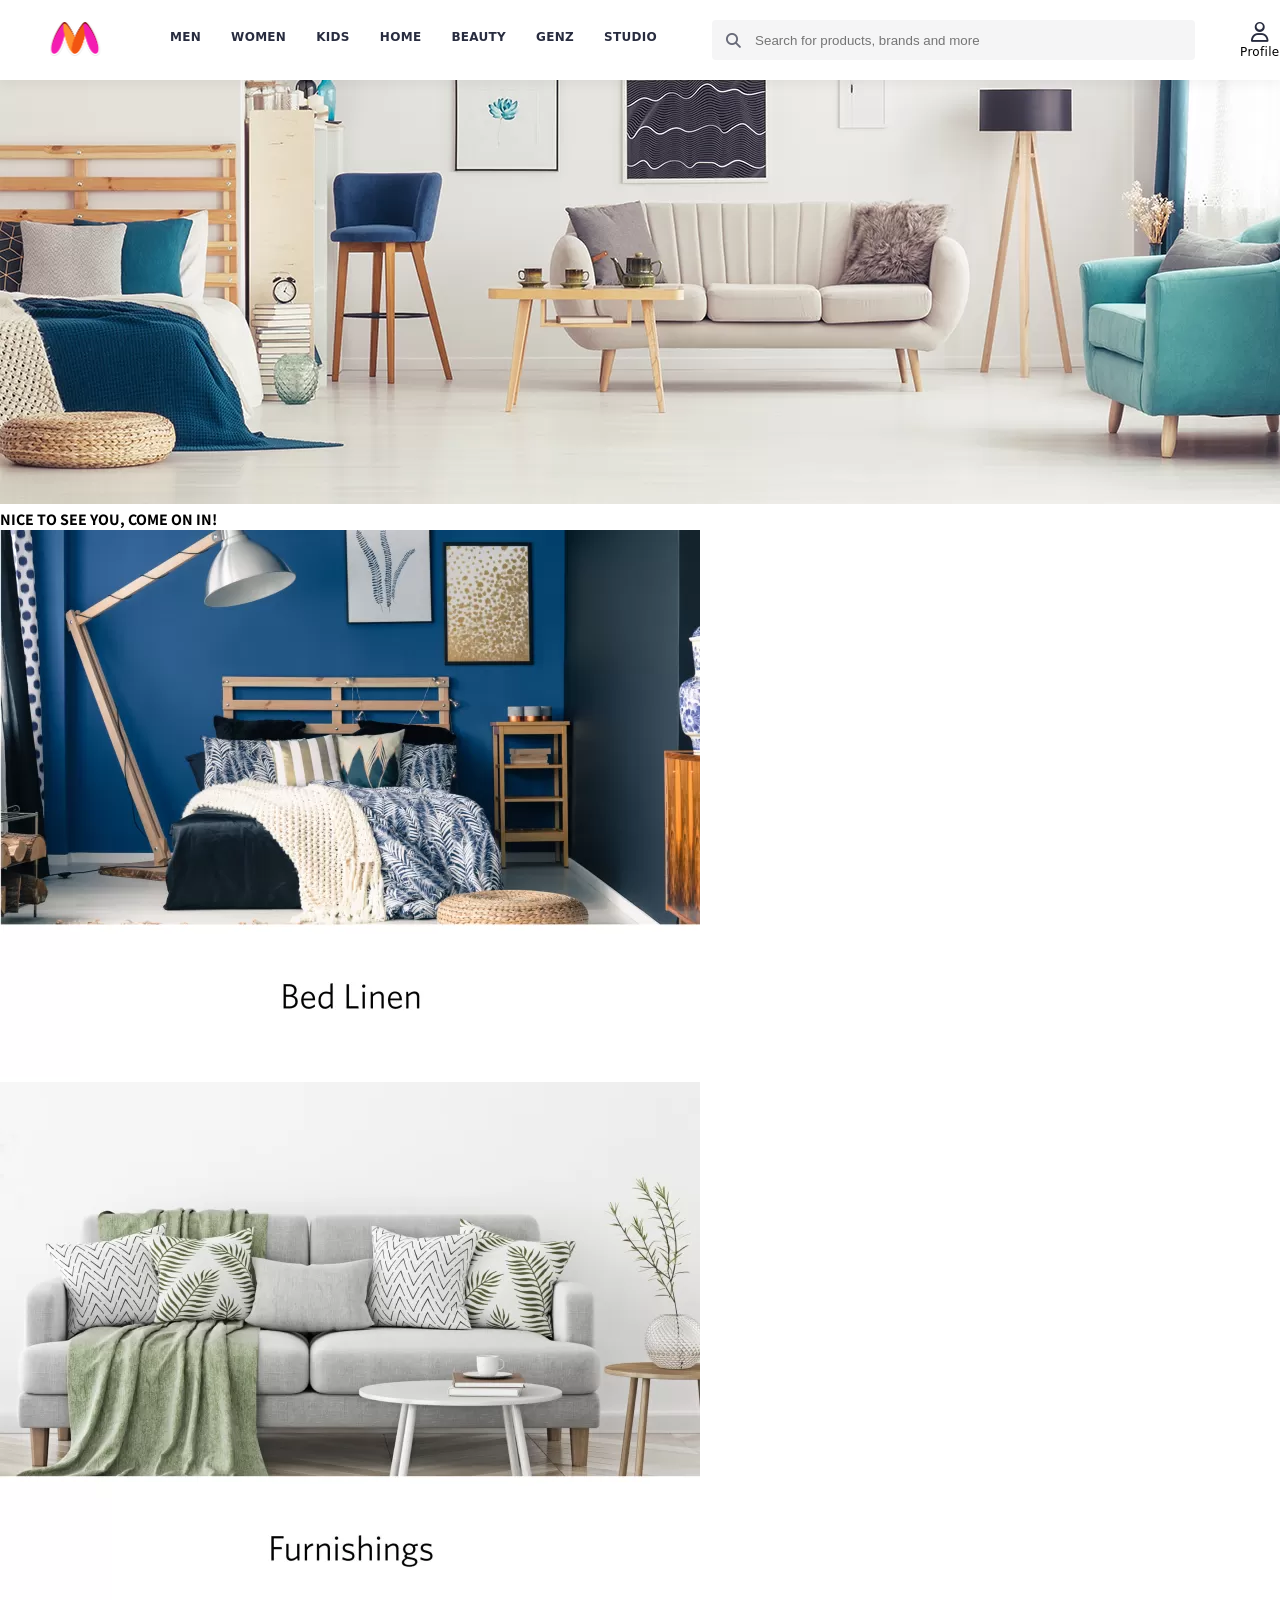
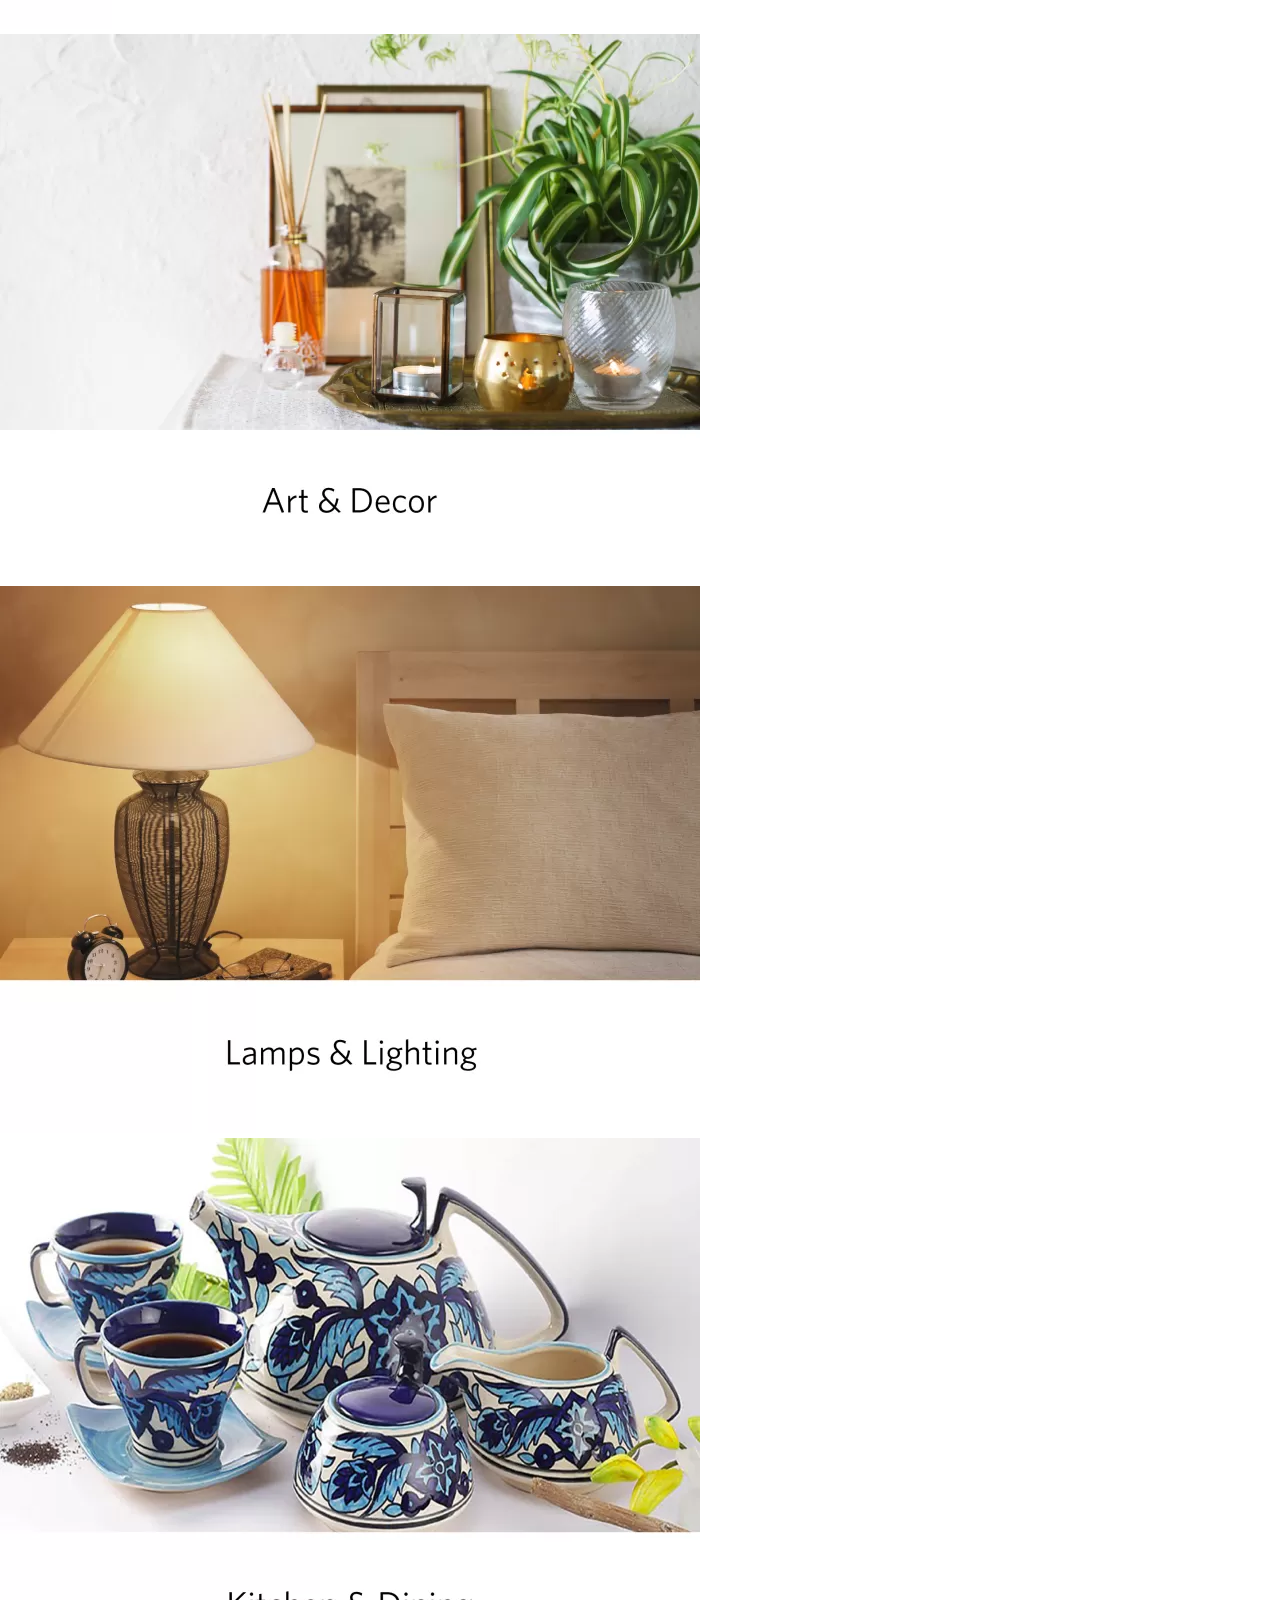
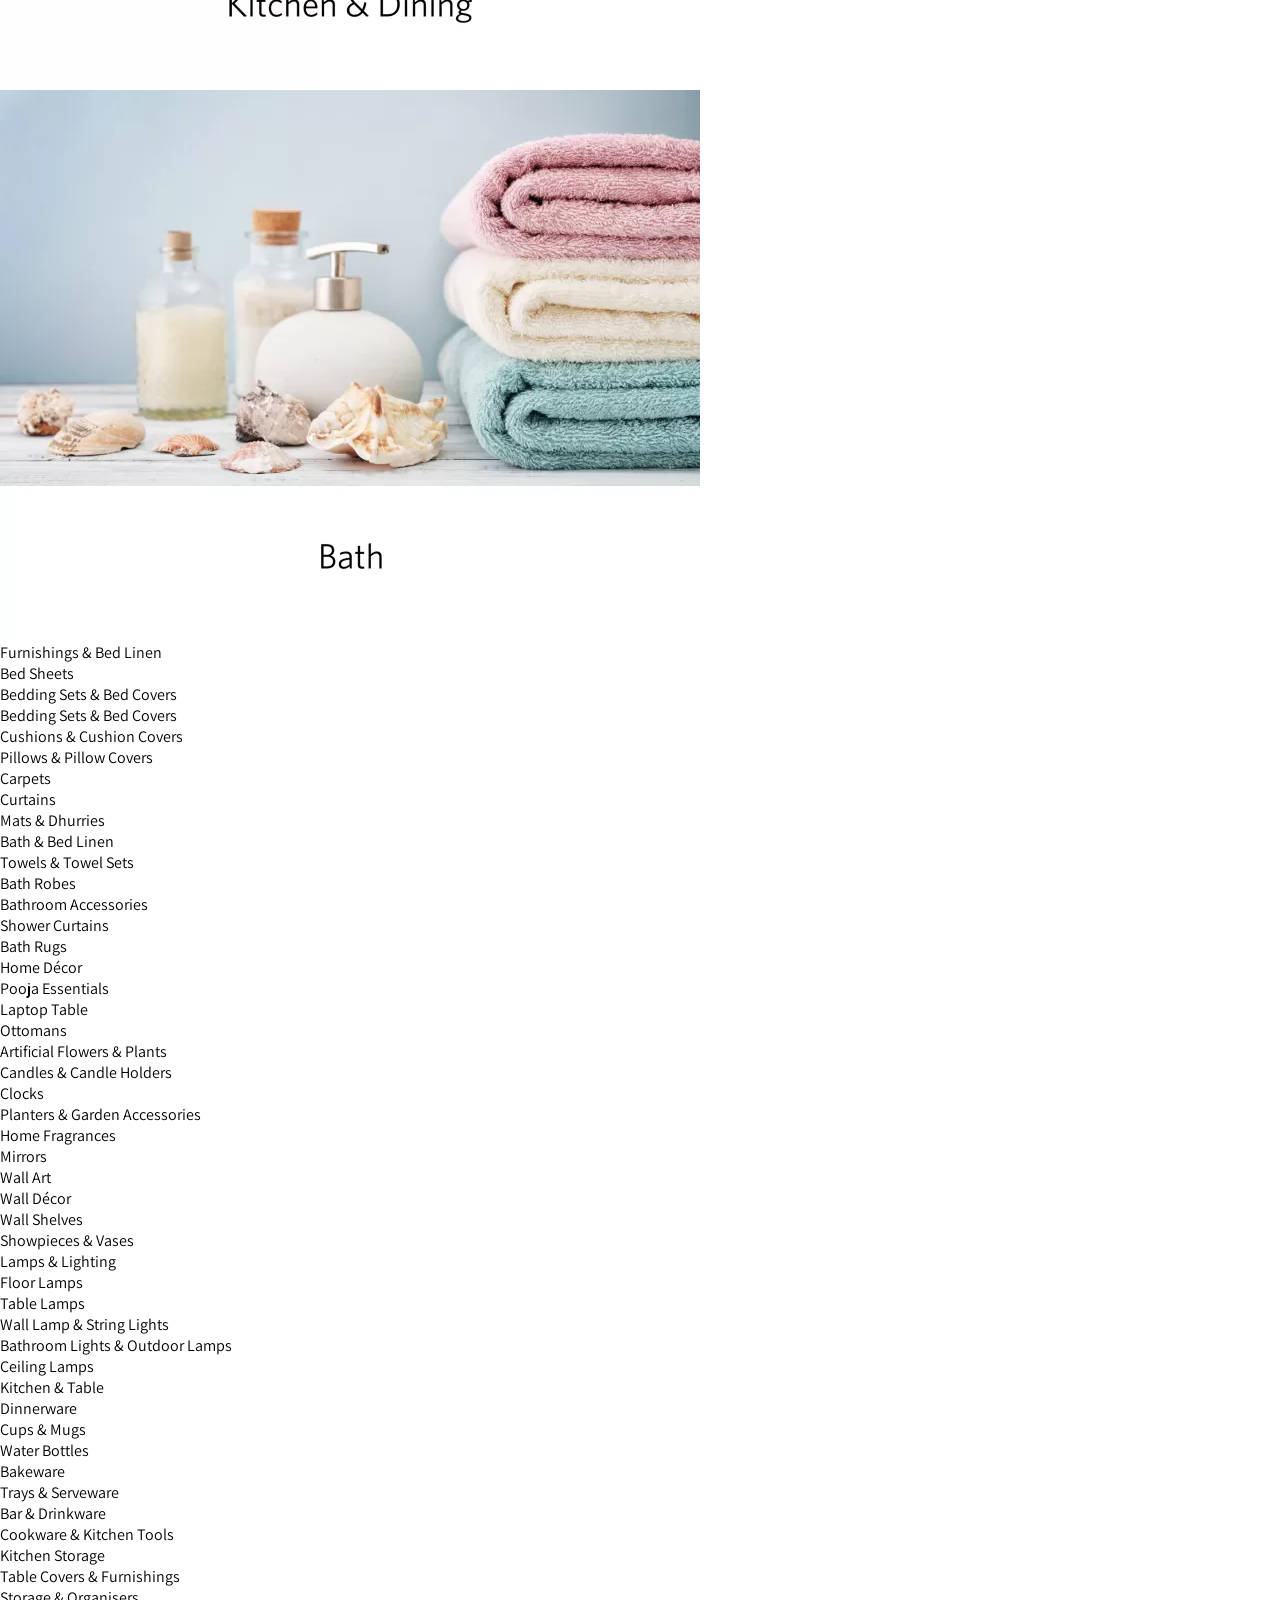
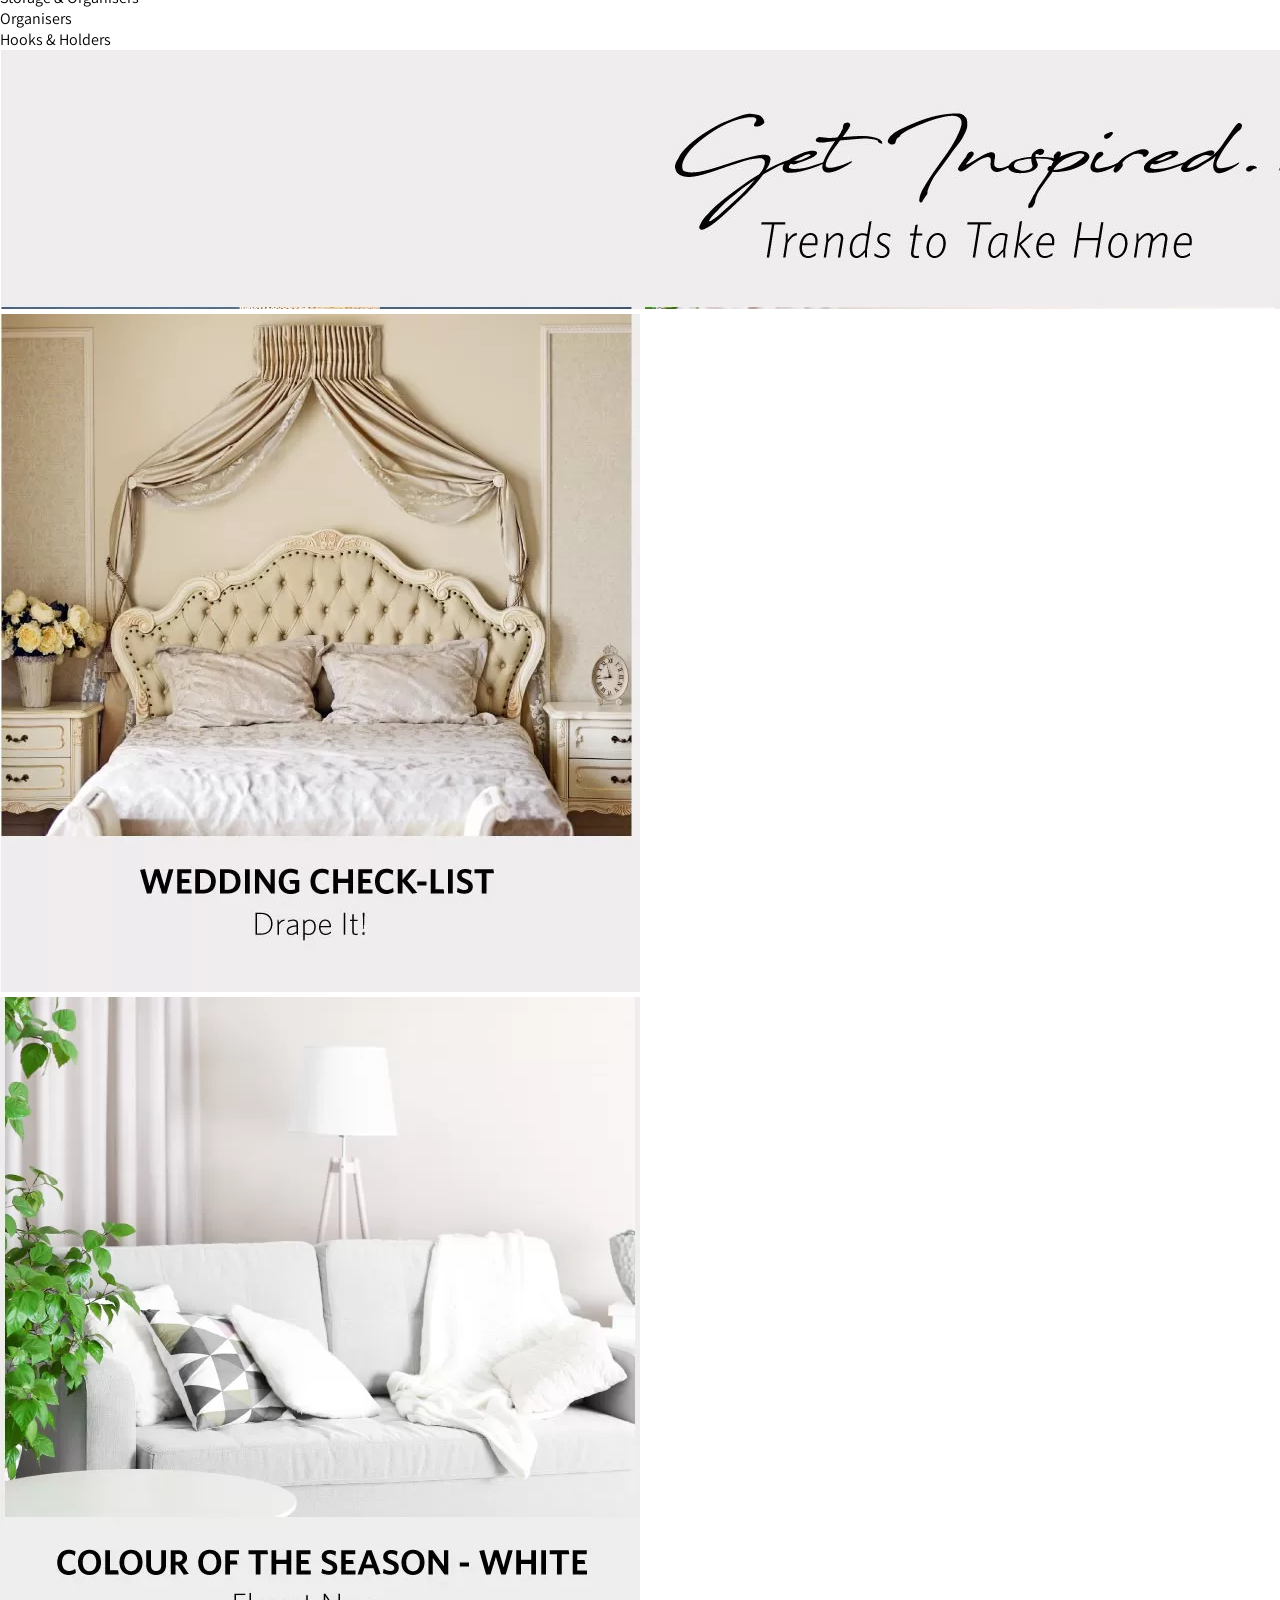
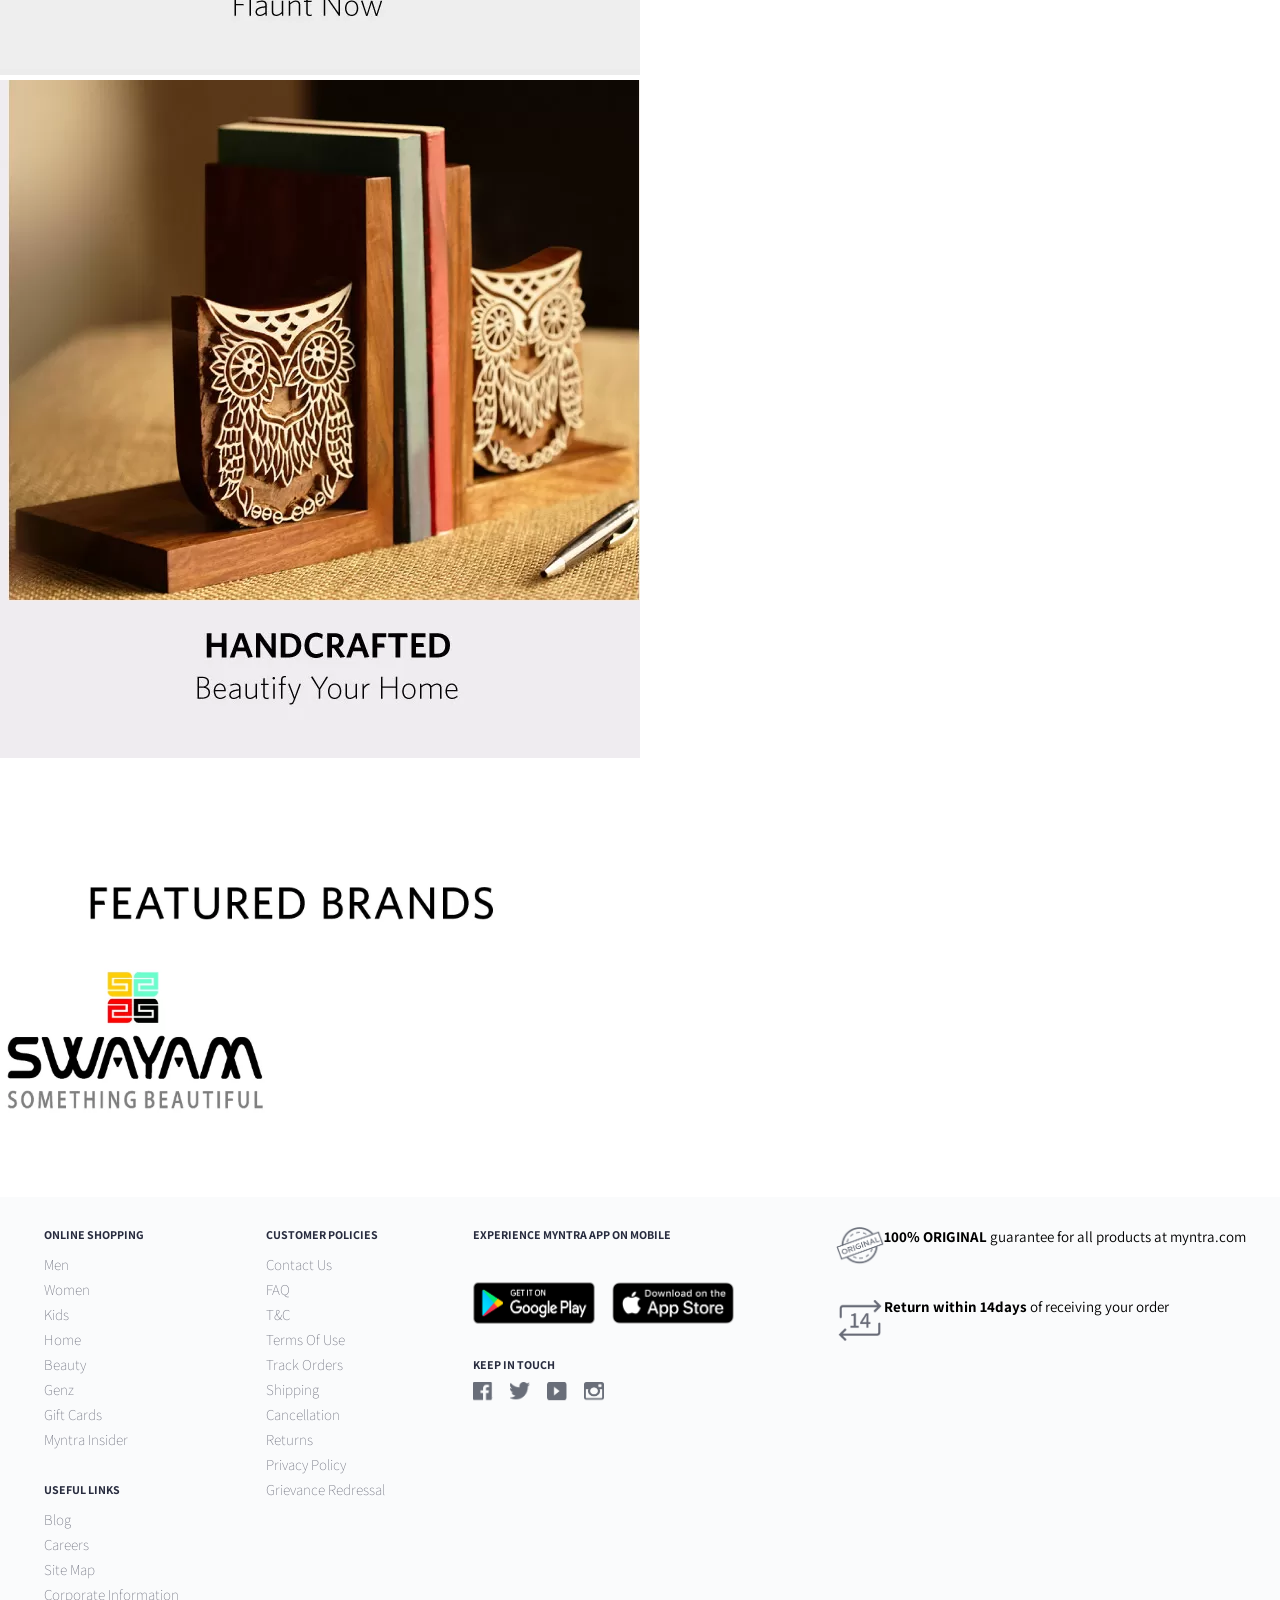
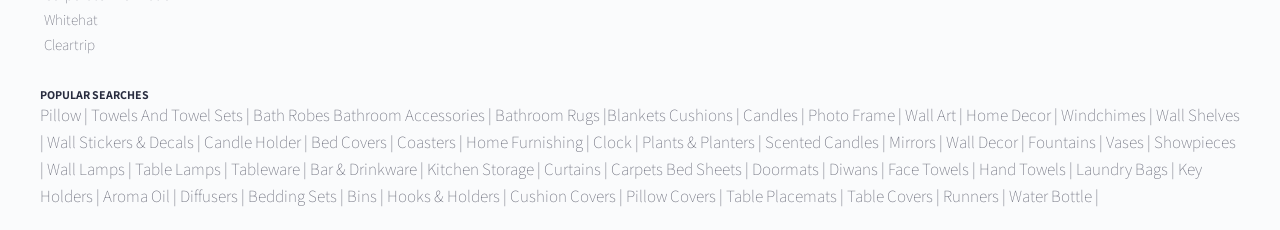
==== Home.html @ 9f4c80d8 "Initial commit" ====
<!DOCTYPE html>
<html lang="en">

<head>
    <title>Home and Living - Buy Interior Decoration Products and Accessories Online in India</title>
    <link rel="stylesheet" href="MYX.CSS">
    <link rel="stylesheet" href="https://cdnjs.cloudflare.com/ajax/libs/font-awesome/6.7.2/css/all.min.css" />
    <link rel="shortcut icon" href="Images/LOGOOOOO.webp" type="image/x-icon">
</head>

<body>
    <div class="myx">
        <div class="myx-container">

            <!-- MYX Header Starts -->

            <div class="myx-header">

                <a href="MYX index.html">
                    <div class="myx-logo"></div>
                </a>

                <div class="header-menu">
                    <div>
                        <a href="Men">Men</a>
                    </div>
                    <div>
                        <a href="Women">Women</a>
                    </div>
                    <div>
                        <a href="Kids">Kids</a>
                    </div>
                    <div>
                        <a href="MYX Home.html">Home</a>
                    </div>
                    <div>
                        <a href="">Beauty</a>
                    </div>
                    <div>
                        <a href="">GenZ</a>
                    </div>
                    <div>
                        <a href="">Studio </a>
                    </div>
                    <div class="search_bar">
                        <i class="fa-solid fa-magnifying-glass"></i>
                        <input type="text" name="" id="" placeholder="Search for products, brands and more">
                    </div>
                    <div class="profile">
                        <div>
                            <i class="fa-regular fa-user"></i>
                            <span>Profile</span>
                        </div>
                        <div>
                            <i class="fa-regular fa-heart"></i>
                            <span>Wishlist</span>
                        </div>
                        <div>
                            <i class="fa-solid fa-bag-shopping"></i>
                            <span>Bag</span>
                        </div>
                        <div>

                        </div>
                    </div>
                </div>
            </div>
            <!-- <div class="header-right">
                    <p>Profile</p>
                    <p>Wishlist</p>
                    <p>Bag</p>
                </div> -->
        </div>

        <!-- Midlle Section Starts -->

        <div class="myx-home-middle">
            <div class="myx-home-container">
                <div class="mid-img-1">
                    <img src="Images/eff01060-f706-468d-b97c-95cdf43174f91528443826867-Desktop-Home-Banner.webp" alt="">
                </div>
                <div>
                    <div class="text">
                        <h4 class="text-banner-title">NICE TO SEE YOU, COME ON IN!</h4>
                    </div>
                    <div class="card-section">
                        <div class="card-images">
                            <div class="hoverBox">
                                <img src="Images/bed.webp" alt="">
                            </div>
                            <img src="Images/11517563782565-furnishings.webp" alt="">
                            <img src="Images/art-n-decor.webp" alt="">
                            <img src="Images/lamps.webp" alt="">
                            <img src="Images/kitchen.webp" alt="">
                            <img src="Images/bath.webp" alt="">

                        </div>
                        <div class="right-text-panel">
                            <div class="main-text">Furnishings & Bed Linen</div>
                            <ul type="none">
                                <li>Bed Sheets</li>
                                <li>Bedding Sets & Bed Covers</li>
                                <li>Bedding Sets & Bed Covers</li>
                                <li>Cushions & Cushion Covers</li>
                                <li>Pillows & Pillow Covers</li>
                                <li>Carpets</li>
                                <li>Curtains</li>
                                <li>Mats & Dhurries</li>
                            </ul>
                            <div class="main-text">Bath & Bed Linen</div>
                            <ul type="none">
                                <li>Towels & Towel Sets</li>
                                <li>Bath Robes</li>
                                <li>Bathroom Accessories</li>
                                <li>Shower Curtains</li>
                                <li>Bath Rugs</li>
                            </ul>
                            <div class="main-text">Home Décor</div>
                            <ul type="none">
                                <li>Pooja Essentials</li>
                                <li>Laptop Table</li>
                                <li>Ottomans</li>
                                <li>Artificial Flowers & Plants</li>
                                <li>Candles & Candle Holders</li>
                                <li>Clocks</li>
                                <li>Planters & Garden Accessories</li>
                                <li>Home Fragrances</li>
                                <li>Mirrors</li>
                                <li>Wall Art</li>
                                <li>Wall Décor</li>
                                <li>Wall Shelves</li>
                                <li>Showpieces & Vases</li>
                            </ul>
                            <div class="main-text">Lamps & Lighting</div>
                            <ul type="none">
                                <li>Floor Lamps</li>
                                <li>Table Lamps</li>
                                <li>Wall Lamp & String Lights</li>
                                <li>Bathroom Lights & Outdoor Lamps</li>
                                <li>Ceiling Lamps</li>
                            </ul>
                            <div class="main-text">Kitchen & Table</div>
                            <ul type="none">
                                <li>Dinnerware</li>
                                <li>Cups & Mugs</li>
                                <li>Water Bottles</li>
                                <li>Bakeware</li>
                                <li>Trays & Serveware</li>
                                <li>Bar & Drinkware</li>
                                <li>Cookware & Kitchen Tools</li>
                                <li>Kitchen Storage</li>
                                <li>Table Covers & Furnishings</li>
                            </ul>
                            <div class="main-text">Storage & Organisers</div>
                            <ul type="none">
                                <li>Organisers</li>
                                <li>Hooks & Holders</li>

                            </ul>
                        </div>

                    </div>
                    <div class="get-inspired-image">
                        <img src="Images/11517478281102-Home-page-Desktop_12.jpg" alt="">
                    </div>
                    <div class="card-imgs">
                        <img src="Images/Wedding-checklist.webp" alt="">
                        <img src="Images/colour of the season.webp" alt="">
                        <img src="Images/handicrafted-beauty.webp" alt="">
                    </div>
                    <div class="featuredbrands">
                        <img src="Images/featured brands.webp" alt="">
                    </div>
                    <div class="swayam-images">
                        <img src="Images/swayam.webp" alt="">
                        <img src="Images/H&M.webp" alt="">
                        <img src="Images/Saces.webp" alt="">
                        <img src="Images/Marks & Spencer.webp" alt="">
                        <img src="Images/Decor.webp" alt="">
                    </div>
                </div>
            </div>
        </div>
        <!-- Middle Section Ends -->
        <!-- Footer Starts -->
        <div class="home-footer">
            <div class="footer-4-info">
                <div class="first-info">
                    <div>ONLINE SHOPPING</div>
                    <ul>
                        <li>Men</li>
                        <li>Women</li>
                        <li>Kids</li>
                        <li>Home</li>
                        <li>Beauty</li>
                        <li>Genz</li>
                        <li>Gift Cards</li>
                        <li>Myntra Insider</li>
                    </ul>
                    <div>USEFUL LINKS</div>
                    <ul>
                        <li>Blog</li>
                        <li>Careers</li>
                        <li>Site Map</li>
                        <li>Corporate Information</li>
                        <li>Whitehat</li>
                        <li>Cleartrip</li>
                    </ul>
                </div>

                <div class="first-info">
                    <div>CUSTOMER POLICIES</div>
                    <ul>
                        <li>Contact Us</li>
                        <li>FAQ</li>
                        <li>T&C</li>
                        <li>Terms Of Use</li>
                        <li>Track Orders</li>
                        <li>Shipping</li>
                        <li>Cancellation</li>
                        <li>Returns</li>
                        <li>Privacy Policy</li>
                        <li>Grievance Redressal</li>
                    </ul>

                </div>

                <div class="first-info">
                    <div>EXPERIENCE MYNTRA APP ON MOBILE</div>
                    <div class="icons">
                        <img src="Images/footer img.png" alt="" width="122" height="42">
                        <img src="Images/footer img 2.png" alt="" width="122" height="42">
                        <div>KEEP IN TOUCH</div>
                        <img src="Images/footer-fb.png" alt="" width="20" height="20">
                        <img src="Images/footer-tweet.png" alt="" width="20" height="20">
                        <img src="Images/footer-yt.png" alt="" width="20" height="20">
                        <img src="Images/footer-ig.png" alt="" width="20" height="20">
                    </div>
                </div>
                <div class="last-info">
                    <div class="original">
                        <img src="Images/footer-original.png" alt="" width="48" height="40">

                        <p> <b>100% ORIGINAL </b> guarantee for all products at myntra.com</p>
                    </div>
                    <div class="fourteen">
                        <img src="Images/footer-14.png" alt="" width="48" height="49">
                        <p> <b> Return within 14days </b>of receiving your order </p>
                    </div>
                </div>
            </div>
            <div class="home-footer-bottom">
                <div>POPULAR SEARCHES</div>
                <p>Pillow | Towels And Towel Sets | Bath Robes Bathroom Accessories | Bathroom Rugs |Blankets
                    Cushions |
                    Candles | Photo Frame | Wall Art | Home Decor | Windchimes | Wall Shelves | Wall Stickers &
                    Decals |
                    Candle
                    Holder | Bed Covers | Coasters | Home Furnishing | Clock | Plants & Planters | Scented Candles |
                    Mirrors |
                    Wall
                    Decor | Fountains | Vases | Showpieces | Wall Lamps | Table Lamps | Tableware | Bar & Drinkware
                    | Kitchen
                    Storage | Curtains | Carpets Bed Sheets | Doormats | Diwans | Face Towels | Hand Towels |
                    Laundry Bags |
                    Key
                    Holders | Aroma Oil | Diffusers | Bedding Sets | Bins | Hooks & Holders | Cushion Covers |
                    Pillow
                    Covers |
                    Table
                    Placemats | Table Covers | Runners | Water Bottle |
                </p>

            </div>
        </div>
    </div>
    </div>
    </div>
</body>
---- MYX.CSS ----
@import url('https://fonts.googleapis.com/css2?family=Assistant:wght@200..800&display=swap');



* {
    box-sizing: border-box;
    margin: 0px;
    padding: 0px;
}

body {
    font-family: "Assistant", sans-serif;
    width: 100%;
    overflow-x: hidden;

}

ul {
    list-style-type: none;
}

.myx {
    width: 100%;
    height: 3000px;
    margin: auto;
    /* border: 4px double dodgerblue; */
}

.myx-container {
    width: 100%;
}

/* MYX Header Starts */

a {
    text-decoration: none;
    color: inherit;
}

.myx-header {
    width: 100%;
    height: 80px;
    /* border: 1px solid red; */
    display: flex;
    box-shadow: 0 4px 12px 0 rgba(0, 0, 0, .05);
    background-color: #fff;
    position: fixed;
    top: 0;
    left: 0;
    z-index: 1111;

}

.myx-logo {
    width: 53px;
    height: 36px;
    background-image: url(logo.png);
    background-size: 1404px 105px;
    background-position: -462px 0;
    margin-top: 20px;
    margin-left: 50px;
    margin-right: 30px;
    cursor: pointer;

}

.header-menu {
    display: flex;
    /* margin-top: 30px; */
    /* margin-left: 10px; */
    letter-spacing: 0.3px;
    font-weight: 700;
    font-family: system-ui, -apple-system, BlinkMacSystemFont, 'Segoe UI', Roboto, Oxygen, Ubuntu, Cantarell, 'Open Sans', 'Helvetica Neue', sans-serif;
    text-transform: uppercase;
    font-size: 12px;
    text-align: center;
    gap: 30px;
    margin-top: 25px;
    color: #282c3f;
    padding: 0 17px 28px;
    margin-top: 30px;
    margin-left: 20px;
    height: 100%;
    cursor: pointer;
}

.header-menu div a {
    /* padding: 0px 17px 28px; */
    /* font-size: 14px;
    text-align: center; */
}

.search_bar {
    width: 483px;
    height: 40px;
    margin-left: 25px;
    margin-top: -10px;
    background-color: #f5f5f6;
    display: flex;
    border-radius: 4px;

}

.search_bar i {
    width: 43px;
    height: 40px;
    padding: 10px;
    margin-top: 3px;
    font-size: 15px;
    color: #696b79;
}

.search_bar input {
    width: 90%;
    background-color: #f5f5f6;
    border: none;
    outline: none;
}

.profile {
    width: 250px;
    height: 40px;
    color: #000;
    display: flex;
    justify-content: space-between;
    flex-grow: 1;
    align-items: center;
    margin-top: -10px;
}

.profile div {
    display: flex;
    flex-direction: column;
    align-items: center;
    gap: 3px;
    margin-left: 15px;
}

.profile i {
    font-size: 20px;
    color: #282c3f;

}

.profile span {
    font-size: 12px;
    font-weight: 500;
    text-transform: capitalize;
}

.header-right {
    display: flex
}

.mid-two-images {
    display: flex;
    margin-left: 47px;
}

.multiple-images {
    display: flex;
    justify-content: space-evenly;
}

.scroll-images {
    display: flex;
    justify-content: space-around;
    margin-bottom: 70px;

}

.scroll-images img {
    width: 218px;
    height: 287px;
}

.assets {
    display: flex;
    flex-wrap: wrap;
    justify-content: center;
}

.asset-img {
    width: 219px;
    height: 286px;
}

.last-3-images img {
    width: 219px;
    height: 286px;
}

.last-3-images {
    display: flex;
    justify-content: center;
}

.finalimage {
    display: flex;
    justify-content: space-around;


}

/* Middle Section Starts */

.myx-middle-container {
    margin-top: 50px;
    padding-top: 50px;
}

.home_middle_container {
    width: 100%;
    margin-top: 100px;
    /* margin-left: 50px; */
}

.home_middle_mid_section {
    width: 1512px;
    display: flex;
    /* margin-left: 30px; */
}

.furnish_in_style_img {
    margin-left: 50px;
}

.home_mid_section_left {
    width: 1100px;
    margin-left: 50px;
}

.home_mid_section_right {
    width: 350px;
}

.banner_title {
    color: #3e4152;
    font-size: 30px;
    margin: 50px 0 50px 30px;
    overflow: hidden;
    font-weight: 700;
    letter-spacing: 3px;
}

.card-imageContainers {
    width: 100%;
    display: flex;
    flex-wrap: wrap;
    gap: 15px;
}

.card_images {
    overflow: hidden;
}

.card_images img {
    width: 520px;
    height: 400px;
}

.card_images img:hover {
    transform: scale(1.05);
    transition: 0.5s;
}

.navi_link {
    font-size: 15px;
    text-decoration: none;
    color: #3e4152;
    margin: 0;
    width: 100%;
    line-height: 45px;
}

.home_mid_section_right ul li {
    list-style-type: none;
    margin: 0;
    font-weight: 400;
    font-size: 15px;
    text-decoration: none;
    color: #3e4152;
    margin: 0;
    display: inline-block;
    width: 100%;
    line-height: 24px;
}

.home_mid_section_right ul li:hover {
    cursor: pointer;
    text-decoration: underline;
}

.get_inspired_image {
    width: 1550px;
    background-color: rgb(239, 237, 237);
}

.get_inspired_image img {
    width: 100%;
    height: 203px;
}

.get_inspired_cards {
    width: 1550px;
    height: 553px;
    background-color: rgb(239, 237, 237);
    display: flex;
    justify-content: center;
    gap: 8px;
}

.get_inspired_cards img {
    width: 456px;
    height: 483px;
}

.get_inspired_card_imgs {
    overflow: hidden;
}


.get_inspired_cards img:hover {
    transform: scale(1.05);
    transition: 0.5s;
}

.featuredbrands {
    margin-left: 80px;

}

.featuredbrands img {
    width: 1452px;
    height: 185px;
}

.swayam_cards {
    display: flex;
    margin-left: 80px;
    gap: 8px;
}

.swayam-images {
    width: 270px;
    height: 174px;
    overflow: hidden;
}

.swayam-images img {
    width: 270px;
    height: 174px;

}

.swayam-images :hover {
    transform: scale(1.05);
    transition: 0.5s;
}

.off_conatiner {
    position: fixed;
    bottom: 130px;
    /* left: 1450px; */
    right: 0;
    width: 44px;
    height: 288px;
    background-color: #535766;
    z-index: 6;
    color: #fff;
    letter-spacing: 1px;
    cursor: pointer;

}

.off_container_arrow {
    border-right: 14px solid #fff;
    width: 0;
    height: 0;
    margin: 24px 16px;
    border-top: 12px solid transparent;
    border-bottom: 12px solid transparent;
}

.off_conatiner span {
    transform: rotate(-180deg);
    writing-mode: vertical-rl;
    width: 36px;
    padding: 4px;
    height: 200px;
    vertical-align: middle;
    text-align: center;
    font-size: 24px;
    font-weight: 700;
    color: #fcfcfc;
    cursor: pointer;
}

.new {
    width: 37px;
    height: 18px;
    background-color: rgba(0, 0, 0, 0);
    background-image: linear-gradient(rgb(245, 193, 69), rgb(249, 180, 21));
    text-align: center;
    font-size: 12px;
    font-weight: bold;
    letter-spacing: 0.4px;
    text-transform: uppercase;
    position: absolute;
    z-index: 2147483647;
    bottom: -15px;
    left: 4px;
    border-radius: 4px;
    cursor: pointer;
}

.bell_icon {
    fill: rgb(29, 133, 252);
    width: 50px;
    height: 50px;
    font-size: 25px;
    background-color: rgb(29, 133, 252);
    display: flex;
    justify-content: center;
    align-items: center;
    border-radius: 50%;
    position: fixed;
    bottom: 60px;
    right: 25px;
    color: #FAFBFC;
    font-weight: lighter;
    cursor: pointer;
}

.off_conatiner span:nth-child(2) {}

/* Middle Home Ends */


/* Home Footer Starts */

.home-footer {
    width: 100%;
    background: #FAFBFC;
    margin-top: 70px;
    font-size: 15px;
}

.footer-4-info {
    width: 1290px;
    margin: auto;
    display: flex;
    justify-content: space-around;

}

.first-info div {
    padding-top: 30px;
    margin-bottom: 10px;
    font-weight: bold;
    color: #282c3f;
    font-size: 12px;
}

.first-info li {
    color: #696b79;
    line-height: 25px;
    font-weight: lighter;
}

.icons img {
    margin: 0 15px 0 0;
}


.original {
    display: flex;
    margin: 30px 0 30px;
}

.original p {
    gap: 10px;
}

.fourteen {
    display: flex;
    margin: 15px 0 30px;
}

.fourteen p {
    text-align: center;
}

.home-footer-bottom {
    width: 1200px;
    margin: auto;
    margin-bottom: 20px;
    padding-bottom: 20px;
}

.home-footer-bottom div {
    margin-top: 10px;
    padding-top: 30px;
    margin-bottom: 10px;
    font-weight: bold;
    color: #282c3f;
    font-size: 12px;
    margin: auto;
    display: flex;
}



.home-footer-bottom p {
    margin-top: 20px;
    margin: auto;
    color: #696b79;
    line-height: 27px;
    font-size: 17px;
    font-weight: lighter;
}

.contact-footer {
    /* margin: auto; */
    width: 1080px;
    margin: auto;

}

.para-contact {
    display: flex;
    justify-content: space-between;
    margin-left: -55px;
    margin-top: 40px;
    font-size: 17px;
    font-weight: lighter;
    color: #282c3f;
    margin-bottom: 20px;
    width: 1200px;
}



.para-contact a {
    color: #526cd0;
    font-size: 17px;
    font-weight: 700;
}

.office-address {
    width: 1200px;
    margin: auto;
    display: flex;
    justify-content: space-between;
    position: relative;
}

.office-address div {
    font-weight: bold;
    color: #282c3f;
    font-size: 14px;
    /* margin-left: 10px; */
    margin-bottom: 20px;
    margin-top: 25px;
}

.office-address ul li {

    /* margin-left: 16px; */
    color: #696b79;
    font-size: 15px;
    font-style: normal;
    line-height: 20px;
    font-weight: 100;
    display: flex;
}

.Address-two {
    position: absolute;
    right: 90px;
    bottom: 0;
}

.footer_online_shop {
    width: 1200px;
    margin: 30px auto;
}

.footer_online_shop_div {
    /* margin-left: 10px; */
    margin-bottom: 20px;
    margin-top: 25px;
}

.footer_online_shop div {
    font-weight: bold;
    color: #282c3f;
    font-size: 14px;
    margin-bottom: 10px;
}

.footer_online_shop span {
    margin-top: 5px;
    color: #696b79;
    font-size: 15px;
    font-style: normal;
    line-height: 20px;
    font-weight: 100;
    display: flex;
}

.footer_best_online_shop {
    width: 1200px;
    margin: 30px auto;
}

.footer_best_online_shop_div {
    /* margin-left: 10px; */
    margin-bottom: 20px;
    margin-top: 25px;
}

.head {
    font-weight: bold;
    color: #282c3f;
    font-size: 14px;
    margin-bottom: 10px;
}

.footer_best_online_shop span {
    margin-top: 5px;
    color: #696b79;
    font-size: 15px;
    font-style: normal;
    line-height: 20px;
    font-weight: 100;
    display: flex;
    margin-bottom: 10px;
}

.footer_best_online_shop_div ol li b {
    font-weight: 600;
    color: #282c3f;
    font-size: 14px;
}

.footer_best_online_shop_div ol li {
    color: #696b79;
    font-size: 15px;
    font-style: normal;
    line-height: 20px;
    font-weight: 100;
    padding: 10px;
    margin-left: 35px;
}

.myx_insider {
    width: 1200px;
    margin: 30px auto;
}

.myx_insider_div {
    /* margin-left: 10px; */
    margin-bottom: 20px;
    margin-top: 25px;
    font-weight: bold;
    color: #282c3f;
    font-size: 14px;
    margin-bottom: 10px;
}

.myx_insider_div div {
    font-weight: bold;
    color: #282c3f;
    font-size: 14px;
    margin-bottom: 10px;
}

.myx_insider_div span {
    margin-top: 5px;
    color: #696b79;
    font-size: 15px;
    font-style: normal;
    line-height: 20px;
    font-weight: 100;
    display: flex;
    margin-bottom: 20px;
}

.myx_insider_div dl dd {
    color: #696b79;
    font-size: 15px;
    font-style: normal;
    line-height: 20px;
    font-weight: 100;
    padding: 10px;
    margin-left: 35px;
}

.myx_studio {
    width: 1200px;
    margin: 30px auto;
}

.myx_studio_div {
    /* margin-left: 10px; */
    margin-bottom: 20px;
    margin-top: 25px;
    font-weight: bold;
    color: #282c3f;
    font-size: 14px;
    margin-bottom: 10px;
}

.myx_studio_div div {
    font-weight: bold;
    color: #282c3f;
    font-size: 14px;
    margin-bottom: 10px;
}

.myx_studio_div span {
    margin-top: 5px;
    color: #696b79;
    font-size: 15px;
    font-style: normal;
    line-height: 20px;
    font-weight: 100;
    display: flex;
    margin-bottom: 20px;
}

.myx_studio_div dl {
    margin-left: 25px;
}

.myx_studio_div dl dt {
    margin-top: 20px;
}

.myx_studio_div dl dd {
    color: #696b79;
    font-size: 15px;
    font-style: normal;
    line-height: 20px;
    font-weight: 100;
    padding-top: 10px;
}

.homemenu {
    position: relative;
    height: 100%;
    font-family: system-ui, -apple-system, BlinkMacSystemFont, 'Segoe UI', Roboto, Oxygen, Ubuntu, Cantarell, 'Open Sans', 'Helvetica Neue', sans-serif;
    text-transform: uppercase;
    font-size: 12px;
}

.mega-menu {
    font-family: 'Helvetica Neue', Helvetica, Arial, sans-serif;
    position: absolute;
    top: 50px;
    left: -230px;
    background-color: #fff;
    display: flex;
    gap: 40px;
    opacity: 0;
    visibility: hidden;
    z-index: 11100000000;
    width: max-content;
    box-shadow: 0 4px 24px rgba(0, 0, 0, 0.1);
    padding: 20px 40px;
    height: 440px;
}

.homemenu:hover .mega-menu {
    opacity: 1;
    visibility: visible;
    cursor: pointer;
}

.mega-column {
    display: flex;
    flex-direction: column;
    line-height: 20px;
    padding: 10px;
    margin-top: -15px;
    width: 150px;
    margin-left: -20px;
    margin-right: 20px;
}

.mega-column-mid {
    display: flex;
    flex-direction: column;
    line-height: 10px;
    background-color: #f9f9f9;
    min-width: 220px;
    margin-top: -20px;
    height: 440px;
}

.mega-column-mid h4 {
    color: #f2c210;
    margin-top: 20px;
    font-weight: bold;
    margin-bottom: 10px;
    font-size: 11px;
    text-align: left;
    padding-left: 20px;

}

.mega-column-mid a {
    font-size: 10px;
    letter-spacing: .3px;
    color: #282c3f;
    font-weight: 500;
    cursor: pointer;
    line-height: 15px;
    margin-bottom: 8px;
    text-align: left;
    padding-left: 20px;
    white-space: nowrap;
}

.mega-column h4 {
    color: #f2c210;
    font-weight: bold;
    margin-bottom: 8px;
    font-size: 11px;
    text-align: left;
    white-space: nowrap;

}

.mega-column a {
    font-size: 10px;
    font-weight: 500;
    letter-spacing: .3px;
    color: #282c3f;
    display: block;
    line-height: 15px;
    margin-bottom: 8px;
    text-align: left;
    white-space: nowrap;
}

.seperator {
    width: 140px;
    border: 0.7px solid #eaeaec;
    margin-top: 10px;
    margin-bottom: 10px;
    margin-left: -5px;
    font-weight: lighter;
}

.seperator-mid {
    width: 158px;
    border: 0.7px solid #eaeaec;
    margin-top: 8px;
    margin-left: 10px;
    font-weight: lighter;
}
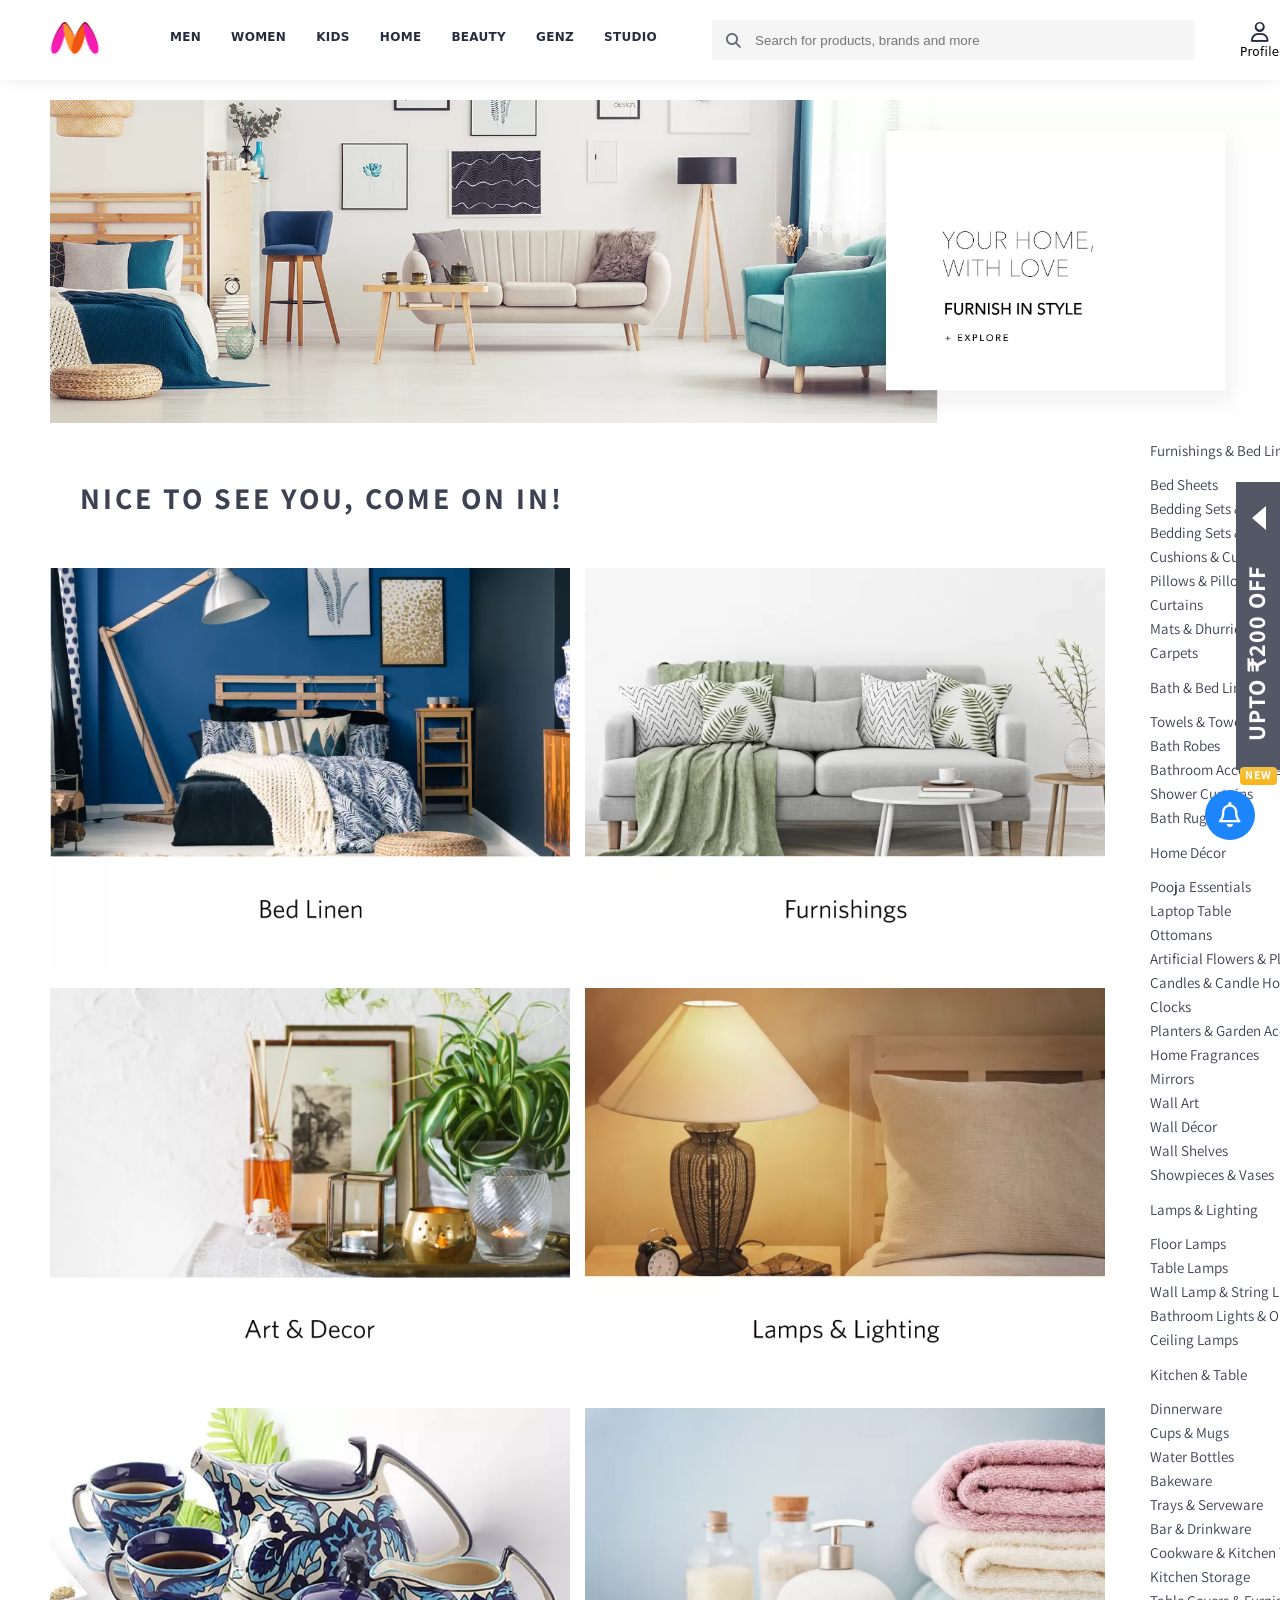
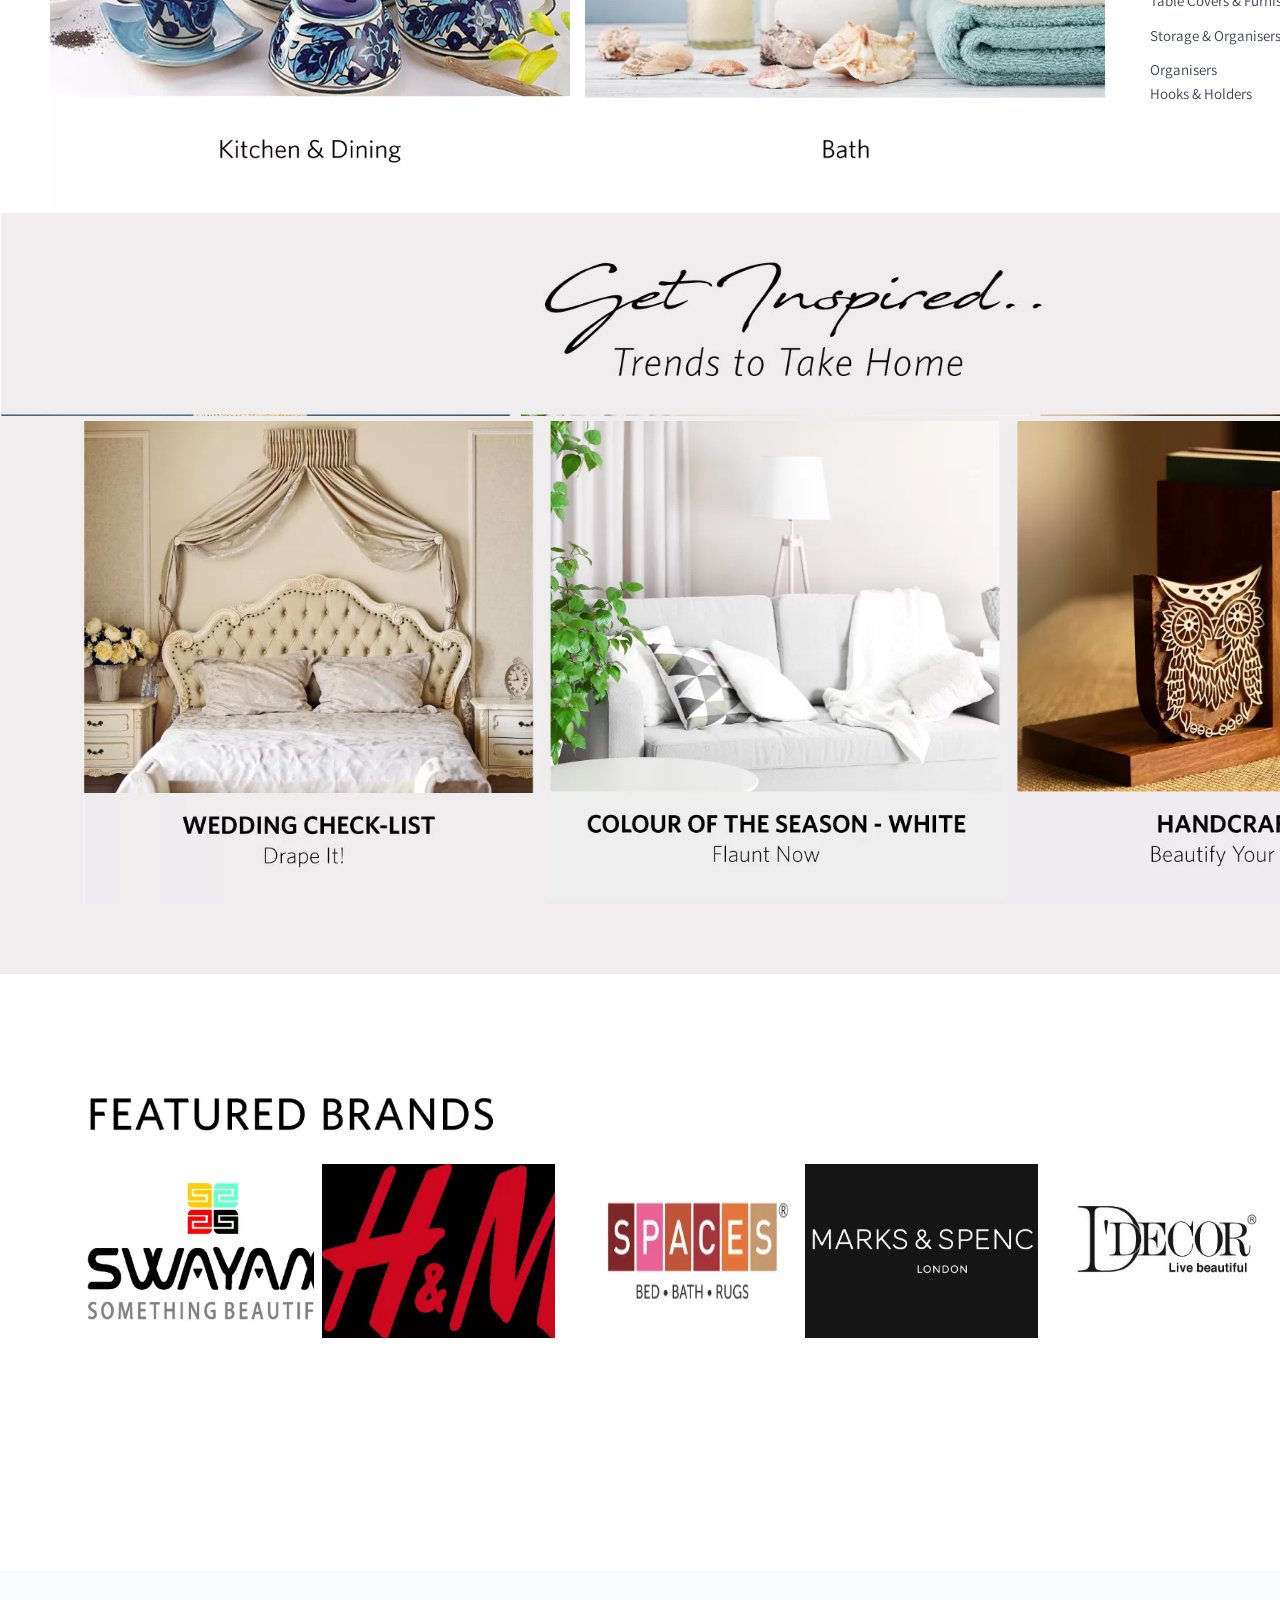
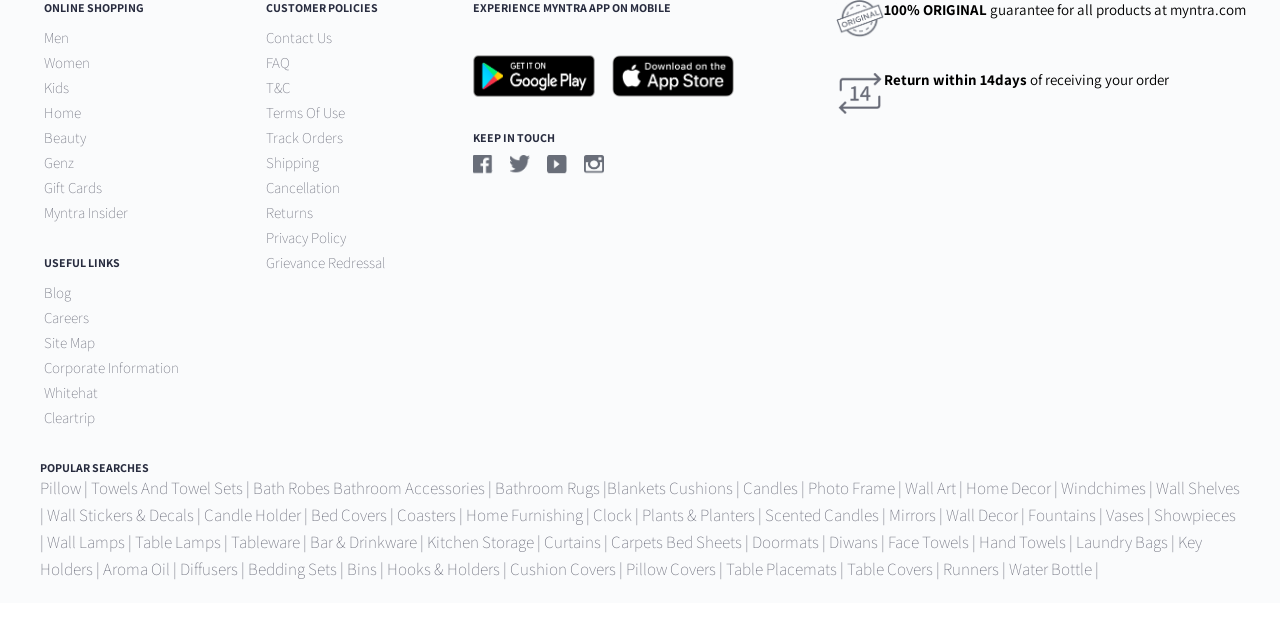
==== commit 51898174: "Prepare for GitHub Pages deployment" ====
--- a/Home.html
+++ b/Home.html
@@ -6,6 +6,9 @@
     <link rel="stylesheet" href="MYX.CSS">
     <link rel="stylesheet" href="https://cdnjs.cloudflare.com/ajax/libs/font-awesome/6.7.2/css/all.min.css" />
     <link rel="shortcut icon" href="Images/LOGOOOOO.webp" type="image/x-icon">
+
+    <link href="https://fonts.googleapis.com/css2?family=Roboto:wght@400;500;700&display=swap" rel="stylesheet">
+
 </head>
 
 <body>
@@ -31,7 +34,89 @@
                         <a href="Kids">Kids</a>
                     </div>
                     <div>
-                        <a href="MYX Home.html">Home</a>
+                        <li class="homemenu" type="none">
+                            <a href="MYX Home.html">Home</a>
+                            <div class="mega-menu">
+                                <div class="mega-column">
+                                    <h4>Bed Linen & Furnishing</h4>
+                                    <a href="#">Bed Runners</a>
+                                    <a href="#">Mattress Protector</a>
+                                    <a href="#">Bedsheets</a>
+                                    <a href="#">Bedding Sets</a>
+                                    <a href="#">Blankets, Quilts & Dohars</a>
+                                    <a href="#">Pillows & Covers</a>
+                                    <a href="#">Bed Covers</a>
+                                    <a href="#">Diwan Sets</a>
+                                    <a href="#">Chairs Pads and Covers</a>
+                                    <a href="#">Sofa Covers</a>
+                                    <div class="seperator"></div>
+                                    <h4>Flooring</h4>
+                                    <a href="#">Floor Runners</a>
+                                    <a href="#">Carpets</a>
+                                    <a href="#">Floor Mats & Dhuries</a>
+                                    <a href="#">Door Mats</a>
+                                </div>
+                                <div class="mega-column-mid">
+                                    <h4>Bath</h4>
+                                    <a href="#">Bath Towels</a>
+                                    <a href="#">Hand & Face Towels</a>
+                                    <a href="#">Beach Towels</a>
+                                    <a href="#">Towels Sets</a>
+                                    <a href="#">Bath Rugs</a>
+                                    <a href="#">Bath Robes</a>
+                                    <a href="#">Bathroom Accessories</a>
+                                    <a href="#">Shower Curtains</a>
+                                    <div class="seperator-mid"></div>
+                                    <h4>Lamps & Lighting</h4>
+                                    <a href="#">Floor Lamps</a>
+                                    <a href="#">Ceiling lamps</a>
+                                    <a href="#">Table Lamps</a>
+                                    <a href="#">Wall Lamps</a>
+                                    <a href="#">Outdoor Lamps</a>
+                                    <a href="#">String Lights</a>
+                                </div>
+                                <div class="mega-column">
+                                    <h4>Home Décor</h4>
+                                    <a href="#">Plants & Planters</a>
+                                    <a href="#">Aromas and Candles</a>
+                                    <a href="#">Clocks</a>
+                                    <a href="#">Mirror</a>
+                                    <a href="#">Wall Décor</a>
+                                    <a href="#">Festive Decor</a>
+                                    <a href="#">Pooja Essentials</a>
+                                    <a href="#">Wall Shelves</a>
+                                    <a href="#">Fountains</a>
+                                    <a href="#">Showpieces & Vases</a>
+                                    <a href="#">Ottoman</a>
+                                    <div class="seperator"></div>
+                                    <h4>Cushions & Cushion Covers</h4>
+                                    <h4>Curtains</h4>
+
+                                </div>
+                                <div class="mega-column-mid">
+                                    <h4>Furniture</h4>
+                                    <h4>Home Gift Sets</h4>
+                                    <h4>Kitchen and Table</h4>
+                                    <a href="#">Table Runners</a>
+                                    <a href="#">Dinnerware & Serveware</a>
+                                    <a href="#">Cups and Mugs</a>
+                                    <a href="#">Bakeware & Cookware</a>
+                                    <a href="#">Blankets, Quilts & Dohars</a>
+                                    <a href="#">Kitchen Storage & Tools</a>
+                                    <a href="#">Bar & Drinkware</a>
+                                    <a href="#">Table Covers & Furnishings</a>
+                                </div>
+                                <div class="mega-column">
+                                    <h4>Storage</h4>
+                                    <a href="#">Bins</a>
+                                    <a href="#">Hangers</a>
+                                    <a href="#">Organisers</a>
+                                    <a href="#">Hooks and Holders</a>
+                                    <a href="#">Laundry Bags</a>
+                                </div>
+
+                            </div>
+                        </li>
                     </div>
                     <div>
                         <a href="">Beauty</a>
@@ -65,214 +150,243 @@
                     </div>
                 </div>
             </div>
-            <!-- <div class="header-right">
-                    <p>Profile</p>
-                    <p>Wishlist</p>
-                    <p>Bag</p>
-                </div> -->
         </div>
 
         <!-- Midlle Section Starts -->
 
-        <div class="myx-home-middle">
-            <div class="myx-home-container">
-                <div class="mid-img-1">
-                    <img src="Images/eff01060-f706-468d-b97c-95cdf43174f91528443826867-Desktop-Home-Banner.webp" alt="">
-                </div>
-                <div>
-                    <div class="text">
-                        <h4 class="text-banner-title">NICE TO SEE YOU, COME ON IN!</h4>
-                    </div>
-                    <div class="card-section">
-                        <div class="card-images">
-                            <div class="hoverBox">
-                                <img src="Images/bed.webp" alt="">
-                            </div>
+        <div class="home_middle_container">
+            <div class="furnish_in_style_img">
+                <img src="Images/eff01060-f706-468d-b97c-95cdf43174f91528443826867-Desktop-Home-Banner.webp"
+                    width="100%">
+            </div>
+            <div class="home_middle_mid_section">
+                <div class="home_mid_section_left">
+                    <div class="banner_title">
+                        <h4>NICE TO SEE YOU, COME ON IN!</h4>
+                    </div>
+                    <div class="card-imageContainers">
+                        <div class="card_images">
+                            <img src="Images/bed.webp" alt="">
+                        </div>
+                        <div class="card_images">
                             <img src="Images/11517563782565-furnishings.webp" alt="">
+                        </div>
+                        <div class="card_images">
                             <img src="Images/art-n-decor.webp" alt="">
+                        </div>
+                        <div class="card_images">
                             <img src="Images/lamps.webp" alt="">
+                        </div>
+                        <div class="card_images">
                             <img src="Images/kitchen.webp" alt="">
+                        </div>
+                        <div class="card_images">
                             <img src="Images/bath.webp" alt="">
-
-                        </div>
-                        <div class="right-text-panel">
-                            <div class="main-text">Furnishings & Bed Linen</div>
-                            <ul type="none">
-                                <li>Bed Sheets</li>
-                                <li>Bedding Sets & Bed Covers</li>
-                                <li>Bedding Sets & Bed Covers</li>
-                                <li>Cushions & Cushion Covers</li>
-                                <li>Pillows & Pillow Covers</li>
-                                <li>Carpets</li>
-                                <li>Curtains</li>
-                                <li>Mats & Dhurries</li>
-                            </ul>
-                            <div class="main-text">Bath & Bed Linen</div>
-                            <ul type="none">
-                                <li>Towels & Towel Sets</li>
-                                <li>Bath Robes</li>
-                                <li>Bathroom Accessories</li>
-                                <li>Shower Curtains</li>
-                                <li>Bath Rugs</li>
-                            </ul>
-                            <div class="main-text">Home Décor</div>
-                            <ul type="none">
-                                <li>Pooja Essentials</li>
-                                <li>Laptop Table</li>
-                                <li>Ottomans</li>
-                                <li>Artificial Flowers & Plants</li>
-                                <li>Candles & Candle Holders</li>
-                                <li>Clocks</li>
-                                <li>Planters & Garden Accessories</li>
-                                <li>Home Fragrances</li>
-                                <li>Mirrors</li>
-                                <li>Wall Art</li>
-                                <li>Wall Décor</li>
-                                <li>Wall Shelves</li>
-                                <li>Showpieces & Vases</li>
-                            </ul>
-                            <div class="main-text">Lamps & Lighting</div>
-                            <ul type="none">
-                                <li>Floor Lamps</li>
-                                <li>Table Lamps</li>
-                                <li>Wall Lamp & String Lights</li>
-                                <li>Bathroom Lights & Outdoor Lamps</li>
-                                <li>Ceiling Lamps</li>
-                            </ul>
-                            <div class="main-text">Kitchen & Table</div>
-                            <ul type="none">
-                                <li>Dinnerware</li>
-                                <li>Cups & Mugs</li>
-                                <li>Water Bottles</li>
-                                <li>Bakeware</li>
-                                <li>Trays & Serveware</li>
-                                <li>Bar & Drinkware</li>
-                                <li>Cookware & Kitchen Tools</li>
-                                <li>Kitchen Storage</li>
-                                <li>Table Covers & Furnishings</li>
-                            </ul>
-                            <div class="main-text">Storage & Organisers</div>
-                            <ul type="none">
-                                <li>Organisers</li>
-                                <li>Hooks & Holders</li>
-
-                            </ul>
-                        </div>
-
-                    </div>
-                    <div class="get-inspired-image">
-                        <img src="Images/11517478281102-Home-page-Desktop_12.jpg" alt="">
-                    </div>
-                    <div class="card-imgs">
-                        <img src="Images/Wedding-checklist.webp" alt="">
-                        <img src="Images/colour of the season.webp" alt="">
-                        <img src="Images/handicrafted-beauty.webp" alt="">
-                    </div>
-                    <div class="featuredbrands">
-                        <img src="Images/featured brands.webp" alt="">
-                    </div>
-                    <div class="swayam-images">
-                        <img src="Images/swayam.webp" alt="">
-                        <img src="Images/H&M.webp" alt="">
-                        <img src="Images/Saces.webp" alt="">
-                        <img src="Images/Marks & Spencer.webp" alt="">
-                        <img src="Images/Decor.webp" alt="">
-                    </div>
+                        </div>
+                    </div>
+                </div>
+                <div class="home_mid_section_right">
+                    <div class="navi_link">Furnishings & Bed Linen</div>
+                    <ul type="none">
+                        <li>Bed Sheets</li>
+                        <li>Bedding Sets & Bed Covers</li>
+                        <li>Bedding Sets & Bed Covers</li>
+                        <li>Cushions & Cushion Covers</li>
+                        <li>Pillows & Pillow Covers</li>
+                        <li>Curtains</li>
+                        <li>Mats & Dhurries</li>
+                        <li>Carpets</li>
+                    </ul>
+                    <div class="navi_link">Bath & Bed Linen</div>
+                    <ul type="none">
+                        <li>Towels & Towel Sets</li>
+                        <li>Bath Robes</li>
+                        <li>Bathroom Accessories</li>
+                        <li>Shower Curtains</li>
+                        <li>Bath Rugs</li>
+                    </ul>
+                    <div class="navi_link">Home Décor</div>
+                    <ul type="none">
+                        <li>Pooja Essentials</li>
+                        <li>Laptop Table</li>
+                        <li>Ottomans</li>
+                        <li>Artificial Flowers & Plants</li>
+                        <li>Candles & Candle Holders</li>
+                        <li>Clocks</li>
+                        <li>Planters & Garden Accessories</li>
+                        <li>Home Fragrances</li>
+                        <li>Mirrors</li>
+                        <li>Wall Art</li>
+                        <li>Wall Décor</li>
+                        <li>Wall Shelves</li>
+                        <li>Showpieces & Vases</li>
+                    </ul>
+                    <div class="navi_link">Lamps & Lighting</div>
+                    <ul type="none">
+                        <li>Floor Lamps</li>
+                        <li>Table Lamps</li>
+                        <li>Wall Lamp & String Lights</li>
+                        <li>Bathroom Lights & Outdoor Lamps</li>
+                        <li>Ceiling Lamps</li>
+                    </ul>
+                    <div class="navi_link">Kitchen & Table</div>
+                    <ul type="none">
+                        <li>Dinnerware</li>
+                        <li>Cups & Mugs</li>
+                        <li>Water Bottles</li>
+                        <li>Bakeware</li>
+                        <li>Trays & Serveware</li>
+                        <li>Bar & Drinkware</li>
+                        <li>Cookware & Kitchen Tools</li>
+                        <li>Kitchen Storage</li>
+                        <li>Table Covers & Furnishings</li>
+                    </ul>
+                    <div class="navi_link">Storage & Organisers</div>
+                    <ul type="none">
+                        <li>Organisers</li>
+                        <li>Hooks & Holders</li>
+
+                    </ul>
+                </div>
+            </div>
+            <div class="get_inspired_image">
+                <img src="Images/11517478281102-Home-page-Desktop_12.jpg" alt="">
+            </div>
+            <div class="get_inspired_cards">
+                <div class="get_inspired_card_imgs">
+                    <img src="Images/Wedding-checklist.webp" alt="">
+                </div>
+                <div class="get_inspired_card_imgs">
+                    <img src="Images/colour of the season.webp" alt="">
+                </div>
+                <div class="get_inspired_card_imgs">
+                    <img src="Images/handicrafted-beauty.webp" alt="">
+                </div>
+            </div>
+            <div class="featuredbrands">
+                <img src="Images/featured brands.webp" alt="">
+            </div>
+            <div class="swayam_cards">
+                <div class="swayam-images">
+                    <img src="Images/swayam.webp" alt="">
+                </div>
+                <div class="swayam-images">
+                    <img src="Images/H&M.webp" alt="">
+                </div>
+                <div class="swayam-images">
+                    <img src="Images/Saces.webp" alt="">
+                </div>
+                <div class="swayam-images">
+                    <img src="Images/Marks & Spencer.webp" alt="">
+                </div>
+                <div class="swayam-images">
+                    <img src="Images/Decor.webp" alt="">
+                </div>
+                <div class="off_conatiner">
+                    <div class="off_container_arrow">
+                    </div>
+                    <span> UPTO ₹200 OFF</span>
+                    <div class="new">NEW</div>
+                </div>
+                <div class="bell_icon">
+                    <i class="fa-regular fa-bell"></i>
                 </div>
             </div>
         </div>
-        <!-- Middle Section Ends -->
-        <!-- Footer Starts -->
-        <div class="home-footer">
-            <div class="footer-4-info">
-                <div class="first-info">
-                    <div>ONLINE SHOPPING</div>
-                    <ul>
-                        <li>Men</li>
-                        <li>Women</li>
-                        <li>Kids</li>
-                        <li>Home</li>
-                        <li>Beauty</li>
-                        <li>Genz</li>
-                        <li>Gift Cards</li>
-                        <li>Myntra Insider</li>
-                    </ul>
-                    <div>USEFUL LINKS</div>
-                    <ul>
-                        <li>Blog</li>
-                        <li>Careers</li>
-                        <li>Site Map</li>
-                        <li>Corporate Information</li>
-                        <li>Whitehat</li>
-                        <li>Cleartrip</li>
-                    </ul>
-                </div>
-
-                <div class="first-info">
-                    <div>CUSTOMER POLICIES</div>
-                    <ul>
-                        <li>Contact Us</li>
-                        <li>FAQ</li>
-                        <li>T&C</li>
-                        <li>Terms Of Use</li>
-                        <li>Track Orders</li>
-                        <li>Shipping</li>
-                        <li>Cancellation</li>
-                        <li>Returns</li>
-                        <li>Privacy Policy</li>
-                        <li>Grievance Redressal</li>
-                    </ul>
-
-                </div>
-
-                <div class="first-info">
-                    <div>EXPERIENCE MYNTRA APP ON MOBILE</div>
-                    <div class="icons">
-                        <img src="Images/footer img.png" alt="" width="122" height="42">
-                        <img src="Images/footer img 2.png" alt="" width="122" height="42">
-                        <div>KEEP IN TOUCH</div>
-                        <img src="Images/footer-fb.png" alt="" width="20" height="20">
-                        <img src="Images/footer-tweet.png" alt="" width="20" height="20">
-                        <img src="Images/footer-yt.png" alt="" width="20" height="20">
-                        <img src="Images/footer-ig.png" alt="" width="20" height="20">
-                    </div>
-                </div>
-                <div class="last-info">
-                    <div class="original">
-                        <img src="Images/footer-original.png" alt="" width="48" height="40">
-
-                        <p> <b>100% ORIGINAL </b> guarantee for all products at myntra.com</p>
-                    </div>
-                    <div class="fourteen">
-                        <img src="Images/footer-14.png" alt="" width="48" height="49">
-                        <p> <b> Return within 14days </b>of receiving your order </p>
-                    </div>
-                </div>
-            </div>
-            <div class="home-footer-bottom">
-                <div>POPULAR SEARCHES</div>
-                <p>Pillow | Towels And Towel Sets | Bath Robes Bathroom Accessories | Bathroom Rugs |Blankets
-                    Cushions |
-                    Candles | Photo Frame | Wall Art | Home Decor | Windchimes | Wall Shelves | Wall Stickers &
-                    Decals |
-                    Candle
-                    Holder | Bed Covers | Coasters | Home Furnishing | Clock | Plants & Planters | Scented Candles |
-                    Mirrors |
-                    Wall
-                    Decor | Fountains | Vases | Showpieces | Wall Lamps | Table Lamps | Tableware | Bar & Drinkware
-                    | Kitchen
-                    Storage | Curtains | Carpets Bed Sheets | Doormats | Diwans | Face Towels | Hand Towels |
-                    Laundry Bags |
-                    Key
-                    Holders | Aroma Oil | Diffusers | Bedding Sets | Bins | Hooks & Holders | Cushion Covers |
-                    Pillow
-                    Covers |
-                    Table
-                    Placemats | Table Covers | Runners | Water Bottle |
-                </p>
-
+    </div>
+
+    <!-- Middle Section Ends -->
+    <!-- Footer Starts -->
+    <div class="home-footer">
+        <div class="footer-4-info">
+            <div class="first-info">
+                <div>ONLINE SHOPPING</div>
+                <ul>
+                    <li>Men</li>
+                    <li>Women</li>
+                    <li>Kids</li>
+                    <li>Home</li>
+                    <li>Beauty</li>
+                    <li>Genz</li>
+                    <li>Gift Cards</li>
+                    <li>Myntra Insider</li>
+                </ul>
+                <div>USEFUL LINKS</div>
+                <ul>
+                    <li>Blog</li>
+                    <li>Careers</li>
+                    <li>Site Map</li>
+                    <li>Corporate Information</li>
+                    <li>Whitehat</li>
+                    <li>Cleartrip</li>
+                </ul>
+            </div>
+
+            <div class="first-info">
+                <div>CUSTOMER POLICIES</div>
+                <ul>
+                    <li>Contact Us</li>
+                    <li>FAQ</li>
+                    <li>T&C</li>
+                    <li>Terms Of Use</li>
+                    <li>Track Orders</li>
+                    <li>Shipping</li>
+                    <li>Cancellation</li>
+                    <li>Returns</li>
+                    <li>Privacy Policy</li>
+                    <li>Grievance Redressal</li>
+                </ul>
+
+            </div>
+
+            <div class="first-info">
+                <div>EXPERIENCE MYNTRA APP ON MOBILE</div>
+                <div class="icons">
+                    <img src="Images/footer img.png" alt="" width="122" height="42">
+                    <img src="Images/footer img 2.png" alt="" width="122" height="42">
+                    <div>KEEP IN TOUCH</div>
+                    <img src="Images/footer-fb.png" alt="" width="20" height="20">
+                    <img src="Images/footer-tweet.png" alt="" width="20" height="20">
+                    <img src="Images/footer-yt.png" alt="" width="20" height="20">
+                    <img src="Images/footer-ig.png" alt="" width="20" height="20">
+                </div>
+            </div>
+            <div class="last-info">
+                <div class="original">
+                    <img src="Images/footer-original.png" alt="" width="48" height="40">
+
+                    <p> <b>100% ORIGINAL </b> guarantee for all products at myntra.com</p>
+                </div>
+                <div class="fourteen">
+                    <img src="Images/footer-14.png" alt="" width="48" height="49">
+                    <p> <b> Return within 14days </b>of receiving your order </p>
+                </div>
             </div>
         </div>
+        <div class="home-footer-bottom">
+            <div>POPULAR SEARCHES</div>
+            <p>Pillow | Towels And Towel Sets | Bath Robes Bathroom Accessories | Bathroom Rugs |Blankets
+                Cushions |
+                Candles | Photo Frame | Wall Art | Home Decor | Windchimes | Wall Shelves | Wall Stickers &
+                Decals |
+                Candle
+                Holder | Bed Covers | Coasters | Home Furnishing | Clock | Plants & Planters | Scented Candles |
+                Mirrors |
+                Wall
+                Decor | Fountains | Vases | Showpieces | Wall Lamps | Table Lamps | Tableware | Bar & Drinkware
+                | Kitchen
+                Storage | Curtains | Carpets Bed Sheets | Doormats | Diwans | Face Towels | Hand Towels |
+                Laundry Bags |
+                Key
+                Holders | Aroma Oil | Diffusers | Bedding Sets | Bins | Hooks & Holders | Cushion Covers |
+                Pillow
+                Covers |
+                Table
+                Placemats | Table Covers | Runners | Water Bottle |
+            </p>
+
+        </div>
+    </div>
     </div>
     </div>
     </div>
--- a/MYX.CSS
+++ b/MYX.CSS
@@ -54,7 +54,7 @@
 .myx-logo {
     width: 53px;
     height: 36px;
-    background-image: url(logo.png);
+    background-image: url(Images/logo.png);
     background-size: 1404px 105px;
     background-position: -462px 0;
     margin-top: 20px;
